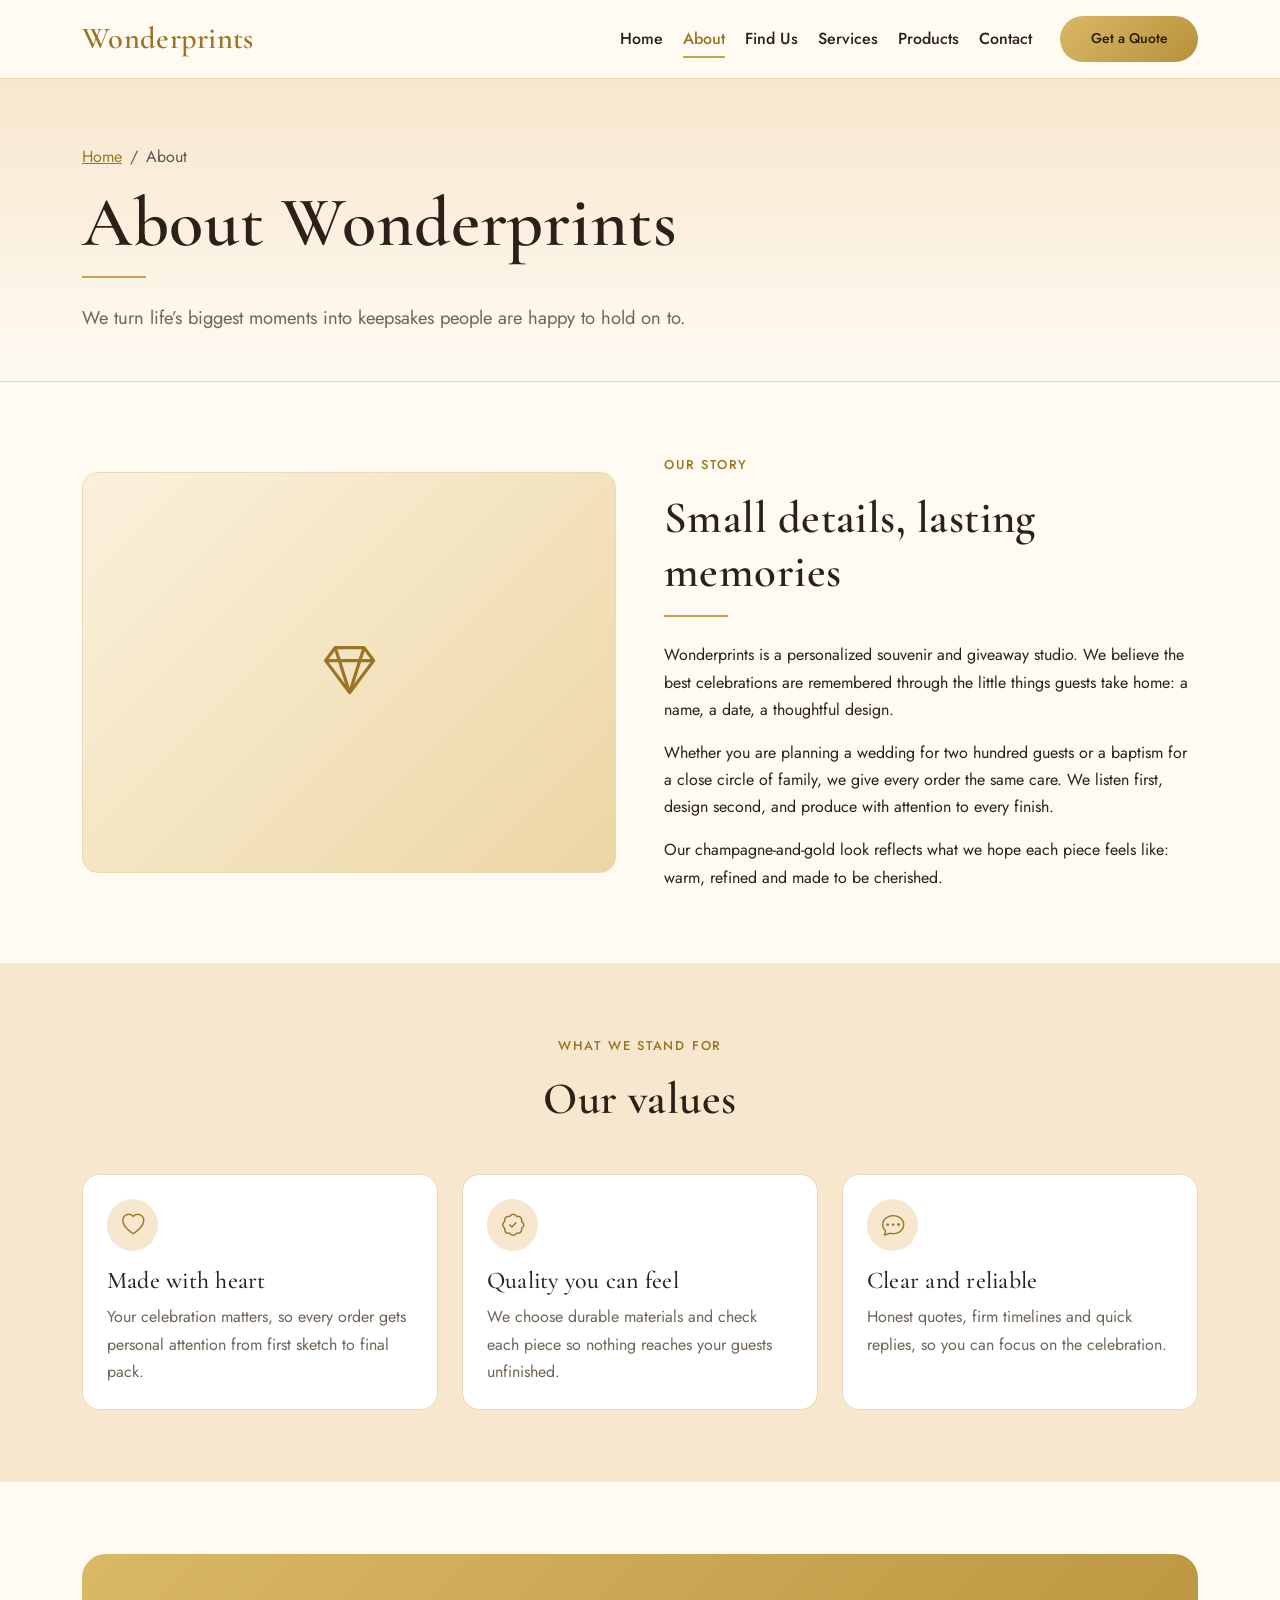
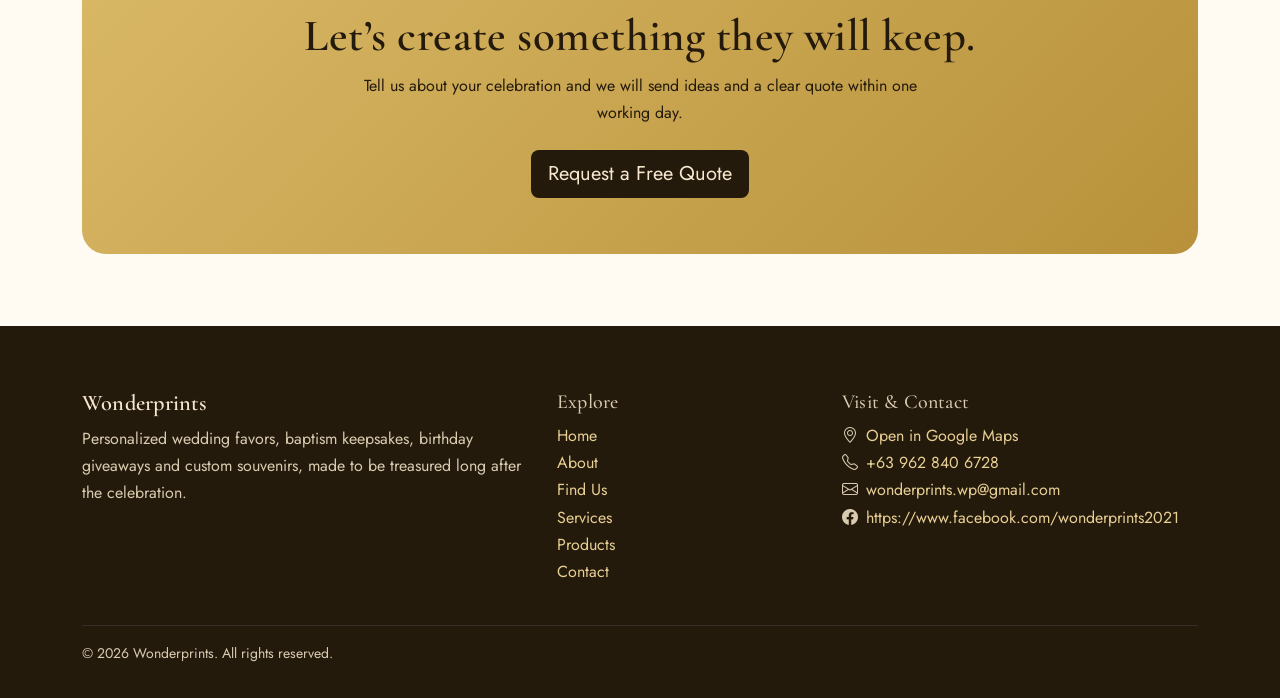
==== about.html @ cfedba39 "initial commit" ====
<!DOCTYPE html>
<html lang="en">
<head>
<meta charset="utf-8">
<meta name="viewport" content="width=device-width, initial-scale=1">
<title>About Wonderprints | Custom Souvenir &amp; Giveaway Makers</title>
<meta name="description" content="Meet Wonderprints, a souvenir and giveaway studio crafting personalized keepsakes for weddings, baptisms, birthdays and special events with care and attention to detail.">
<meta name="robots" content="index, follow">
<link rel="canonical" href="https://www.wonderprints.example/about.html">
<meta property="og:type" content="website">
<meta property="og:site_name" content="Wonderprints">
<meta property="og:title" content="About Wonderprints | Custom Souvenir &amp; Giveaway Makers">
<meta property="og:description" content="Meet Wonderprints, a souvenir and giveaway studio crafting personalized keepsakes for weddings, baptisms, birthdays and special events with care and attention to detail.">
<meta property="og:url" content="https://www.wonderprints.example/about.html">
<meta property="og:image" content="https://www.wonderprints.example/images/og-cover.jpg">
<meta name="twitter:card" content="summary_large_image">
<meta name="theme-color" content="#c9a24b">
<link rel="icon" href="images/favicon.png">
<link rel="preconnect" href="https://fonts.googleapis.com">
<link rel="preconnect" href="https://fonts.gstatic.com" crossorigin>
<link href="https://fonts.googleapis.com/css2?family=Cormorant+Garamond:wght@500;600;700&family=Jost:wght@400;500&display=swap" rel="stylesheet">
<link href="https://cdn.jsdelivr.net/npm/bootstrap@5.3.3/dist/css/bootstrap.min.css" rel="stylesheet">
<link href="https://cdn.jsdelivr.net/npm/bootstrap-icons@1.11.3/font/bootstrap-icons.min.css" rel="stylesheet">
<link href="css/style.css" rel="stylesheet">
</head>
<body>
<a class="skip-link" href="#main">Skip to content</a>
<nav class="navbar navbar-expand-lg sticky-top" aria-label="Main navigation">
 <div class="container">
  <a class="navbar-brand" href="index.html">Wonderprints</a>
  <button class="navbar-toggler" type="button" data-bs-toggle="collapse" data-bs-target="#nav" aria-controls="nav" aria-expanded="false" aria-label="Toggle navigation"><span class="navbar-toggler-icon"></span></button>
  <div class="collapse navbar-collapse" id="nav">
   <ul class="navbar-nav ms-auto align-items-lg-center gap-lg-1">
    <li class="nav-item"><a class="nav-link" href="index.html">Home</a></li>
    <li class="nav-item"><a class="nav-link active" href="about.html" aria-current="page">About</a></li>
    <li class="nav-item"><a class="nav-link" href="map.html">Find Us</a></li>
    <li class="nav-item"><a class="nav-link" href="services.html">Services</a></li>
    <li class="nav-item"><a class="nav-link" href="products.html">Products</a></li>
    <li class="nav-item"><a class="nav-link" href="contact.html">Contact</a></li>
    <li class="nav-item ms-lg-3 mt-2 mt-lg-0"><a class="btn btn-gold btn-sm" href="contact.html">Get a Quote</a></li>
   </ul>
  </div>
 </div>
</nav>
<main id="main">
<header class="page-hero"><div class="container">
 <nav aria-label="breadcrumb"><ol class="breadcrumb small"><li class="breadcrumb-item"><a href="index.html">Home</a></li><li class="breadcrumb-item active" aria-current="page">About</li></ol></nav>
 <h1>About Wonderprints</h1><div class="divider"></div><p>We turn life&rsquo;s biggest moments into keepsakes people are happy to hold on to.</p></div></header>
<section class="section"><div class="container"><div class="row g-5 align-items-center">
 <div class="col-lg-6"><div class="ph" role="img" aria-label="Photo placeholder: the Wonderprints team preparing souvenirs"><i class="bi bi-gem"></i></div></div>
 <div class="col-lg-6"><p class="eyebrow">Our story</p><h2>Small details, lasting memories</h2><div class="divider"></div>
  <p>Wonderprints is a personalized souvenir and giveaway studio. We believe the best celebrations are remembered through the little things guests take home: a name, a date, a thoughtful design.</p>
  <p>Whether you are planning a wedding for two hundred guests or a baptism for a close circle of family, we give every order the same care. We listen first, design second, and produce with attention to every finish.</p>
  <p class="mb-0">Our champagne-and-gold look reflects what we hope each piece feels like: warm, refined and made to be cherished.</p></div>
</div></div></section>
<section class="section section-alt"><div class="container">
 <div class="text-center mb-5"><p class="eyebrow">What we stand for</p><h2>Our values</h2></div>
 <div class="row g-4">
  <div class="col-md-4"><div class="card-gold p-4"><span class="icon-circle mb-3"><i class="bi bi-heart"></i></span><h3 class="h4">Made with heart</h3><p class="text-muted-2 mb-0">Your celebration matters, so every order gets personal attention from first sketch to final pack.</p></div></div>
  <div class="col-md-4"><div class="card-gold p-4"><span class="icon-circle mb-3"><i class="bi bi-patch-check"></i></span><h3 class="h4">Quality you can feel</h3><p class="text-muted-2 mb-0">We choose durable materials and check each piece so nothing reaches your guests unfinished.</p></div></div>
  <div class="col-md-4"><div class="card-gold p-4"><span class="icon-circle mb-3"><i class="bi bi-chat-dots"></i></span><h3 class="h4">Clear and reliable</h3><p class="text-muted-2 mb-0">Honest quotes, firm timelines and quick replies, so you can focus on the celebration.</p></div></div>
 </div>
</div></section>
<section class="section"><div class="container"><div class="cta-band">
 <h2>Let&rsquo;s create something they will keep.</h2>
 <p class="mb-4 mx-auto" style="max-width:36rem">Tell us about your celebration and we will send ideas and a clear quote within one working day.</p>
 <a class="btn btn-lg" href="contact.html">Request a Free Quote</a></div></div></section>
</main>
<footer>
 <div class="container">
  <div class="row g-4">
   <div class="col-lg-5">
    <h3>Wonderprints</h3>
    <p>Personalized wedding favors, baptism keepsakes, birthday giveaways and custom souvenirs, made to be treasured long after the celebration.</p>
   </div>
   <div class="col-6 col-lg-3"><h3 class="h5">Explore</h3><ul class="list-unstyled"><li><a href="index.html">Home</a></li><li><a href="about.html">About</a></li><li><a href="map.html">Find Us</a></li><li><a href="services.html">Services</a></li><li><a href="products.html">Products</a></li><li><a href="contact.html">Contact</a></li></ul></div>
   <div class="col-6 col-lg-4">
    <h3 class="h5">Visit &amp; Contact</h3>
    <ul class="list-unstyled">
     <li><i class="bi bi-geo-alt me-2"></i><a href="https://maps.app.goo.gl/F9HkmgFU5rPrVmsD6" target="_blank" rel="noopener">Open in Google Maps</a></li>
     <li><i class="bi bi-telephone me-2"></i><a href="tel:+639628406728">+63 962 840 6728</a></li>
     <li><i class="bi bi-envelope me-2"></i><a href="mailto:wonderprints.wp@gmail.com">wonderprints.wp@gmail.com</a></li>
     <li><i class="bi bi-facebook me-2"></i><a href="https://www.facebook.com/wonderprints2021" target="_blank">https://www.facebook.com/wonderprints2021</a></li>
    </ul>
   </div>
  </div>
  <hr class="border-secondary mt-4">
  <p class="small mb-0">&copy; <span id="year">2026</span> Wonderprints. All rights reserved.</p>
 </div>
</footer>
<script src="https://cdn.jsdelivr.net/npm/bootstrap@5.3.3/dist/js/bootstrap.bundle.min.js"></script>
<script src="js/main.js"></script>
</body>
</html>
---- css/style.css ----
:root{
  --champagne:#f7e7ce; --ivory:#fffaf2; --gold:#c9a24b; --gold-deep:#9a7424; --ink:#2b2118; --muted:#6f6455; --line:#ead9b8;
  --bs-body-font-family:'Jost',system-ui,sans-serif; --bs-body-color:var(--ink); --bs-body-bg:var(--ivory);
}
body{font-family:'Jost',system-ui,sans-serif;font-weight:400;line-height:1.7;color:var(--ink);background:var(--ivory)}
h1,h2,h3,h4,.navbar-brand{font-family:'Cormorant Garamond',Georgia,serif;font-weight:600;letter-spacing:.01em;color:var(--ink)}
h1{font-size:clamp(2.6rem,6vw,4.4rem);line-height:1.05}
h2{font-size:clamp(2rem,4vw,2.8rem)}
a{color:var(--gold-deep)}
.text-muted-2{color:var(--muted)}
.skip-link{position:absolute;left:-999px;top:0;background:var(--ink);color:#fff;padding:.6rem 1rem;z-index:2000}
.skip-link:focus{left:0}
:focus-visible{outline:3px solid var(--gold);outline-offset:3px}

.navbar{background:rgba(255,250,242,.96);backdrop-filter:blur(8px);border-bottom:1px solid var(--line)}
.navbar-brand{font-size:1.9rem;color:var(--gold-deep)!important}
.nav-link{color:var(--ink)!important;font-weight:500;position:relative}
.nav-link.active,.nav-link:hover{color:var(--gold-deep)!important}
.nav-link.active::after{content:"";position:absolute;left:.5rem;right:.5rem;bottom:2px;height:2px;background:var(--gold)}

.btn-gold{background:linear-gradient(135deg,#d9b866,#b8913a);color:#241a0c;border:0;font-weight:500;padding:.8rem 1.9rem;border-radius:50rem;transition:transform .2s,box-shadow .2s}
.btn-gold:hover{color:#241a0c;transform:translateY(-2px);box-shadow:0 10px 24px -10px #9a7424}
.btn-outline-gold{border:1px solid var(--gold);color:var(--gold-deep);padding:.8rem 1.9rem;border-radius:50rem;font-weight:500}
.btn-outline-gold:hover{background:var(--gold);color:#241a0c}

.hero{background:radial-gradient(circle at 85% 20%,rgba(201,162,75,.28),transparent 45%),linear-gradient(180deg,var(--champagne),var(--ivory));padding:5.5rem 0 5rem}
.hero .lead{max-width:34rem;color:var(--muted);font-size:1.2rem}
.page-hero{background:linear-gradient(180deg,var(--champagne),var(--ivory));padding:4rem 0 3rem;border-bottom:1px solid var(--line)}
.page-hero p{max-width:40rem;color:var(--muted);font-size:1.15rem;margin:0}
.eyebrow{color:var(--gold-deep);font-weight:500;letter-spacing:.14em;text-transform:uppercase;font-size:.8rem}
section{scroll-margin-top:90px}
.section{padding:4.5rem 0}
.section-alt{background:var(--champagne)}

.ph{aspect-ratio:4/3;border-radius:1rem;display:flex;align-items:center;justify-content:center;font-size:3.2rem;color:var(--gold-deep);
  background:linear-gradient(135deg,#fbf1dc,#ecd6a4);border:1px solid var(--line)}
.ph.tall{aspect-ratio:4/5}
.card-gold{background:#fff;border:1px solid var(--line);border-radius:1.1rem;height:100%;transition:box-shadow .25s,transform .25s}
.card-gold:hover{box-shadow:0 18px 36px -22px rgba(154,116,36,.6);transform:translateY(-3px)}
.icon-circle{width:3.2rem;height:3.2rem;border-radius:50%;background:var(--champagne);color:var(--gold-deep);display:inline-flex;align-items:center;justify-content:center;font-size:1.4rem}
.divider{width:64px;height:2px;background:var(--gold);margin:1rem 0 1.5rem}
.step-num{font-family:'Cormorant Garamond',serif;font-size:2.6rem;color:var(--gold);line-height:1}
.price-note{font-size:.9rem;color:var(--muted)}
.accordion-button:not(.collapsed){background:var(--champagne);color:var(--ink);box-shadow:none}
.accordion-button:focus{box-shadow:0 0 0 .2rem rgba(201,162,75,.4)}
.map-frame{border:0;width:100%;height:460px;border-radius:1rem}
.form-control,.form-select{border-color:var(--line);padding:.75rem 1rem}
.form-control:focus,.form-select:focus{border-color:var(--gold);box-shadow:0 0 0 .2rem rgba(201,162,75,.3)}

.cta-band{background:linear-gradient(135deg,#d9b866,#b8913a);color:#241a0c;border-radius:1.5rem;padding:3.5rem 1.5rem;text-align:center}
.cta-band h2{color:#241a0c}
.cta-band .btn{background:#241a0c;color:#f7e7ce}
footer{background:#241a0c;color:#d9cbb0;padding:4rem 0 2rem}
footer h3{color:var(--champagne);font-size:1.4rem}
footer a{color:#e8cf94;text-decoration:none}
footer a:hover{color:#fff;text-decoration:underline}
@media (prefers-reduced-motion:reduce){*{transition:none!important;scroll-behavior:auto!important}}
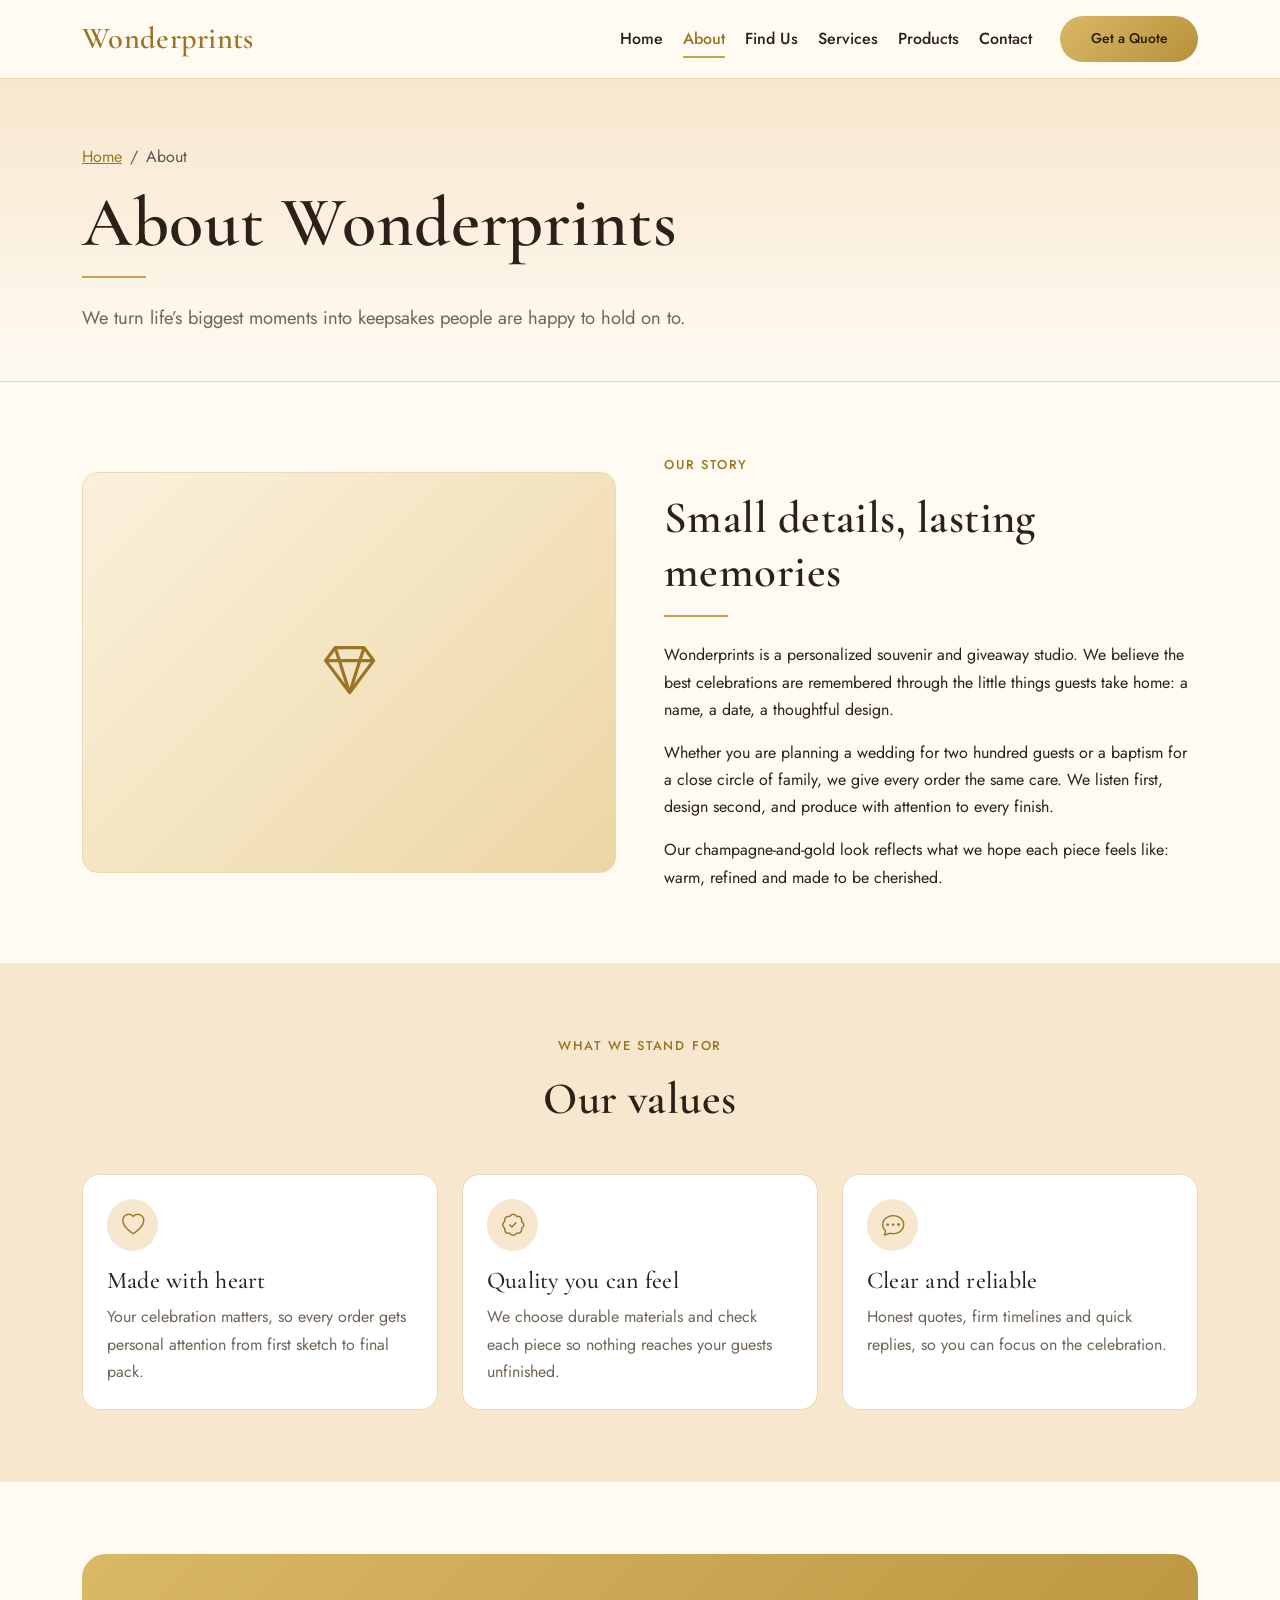
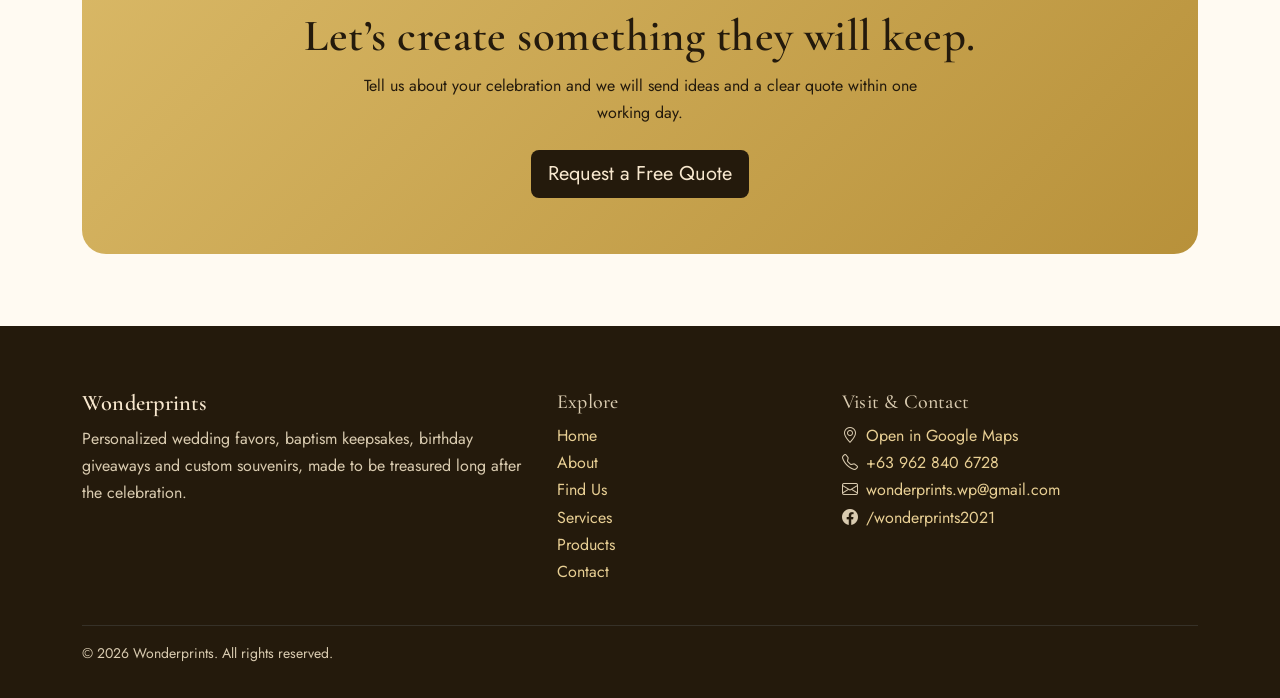
==== commit e6275731: "Added FB" ====
--- a/about.html
+++ b/about.html
@@ -80,7 +80,7 @@
      <li><i class="bi bi-geo-alt me-2"></i><a href="https://maps.app.goo.gl/F9HkmgFU5rPrVmsD6" target="_blank" rel="noopener">Open in Google Maps</a></li>
      <li><i class="bi bi-telephone me-2"></i><a href="tel:+639628406728">+63 962 840 6728</a></li>
      <li><i class="bi bi-envelope me-2"></i><a href="mailto:wonderprints.wp@gmail.com">wonderprints.wp@gmail.com</a></li>
-     <li><i class="bi bi-facebook me-2"></i><a href="https://www.facebook.com/wonderprints2021" target="_blank">https://www.facebook.com/wonderprints2021</a></li>
+     <li><i class="bi bi-facebook me-2"></i><a href="https://www.facebook.com/wonderprints2021" target="_blank">/wonderprints2021</a></li>
     </ul>
    </div>
   </div>
